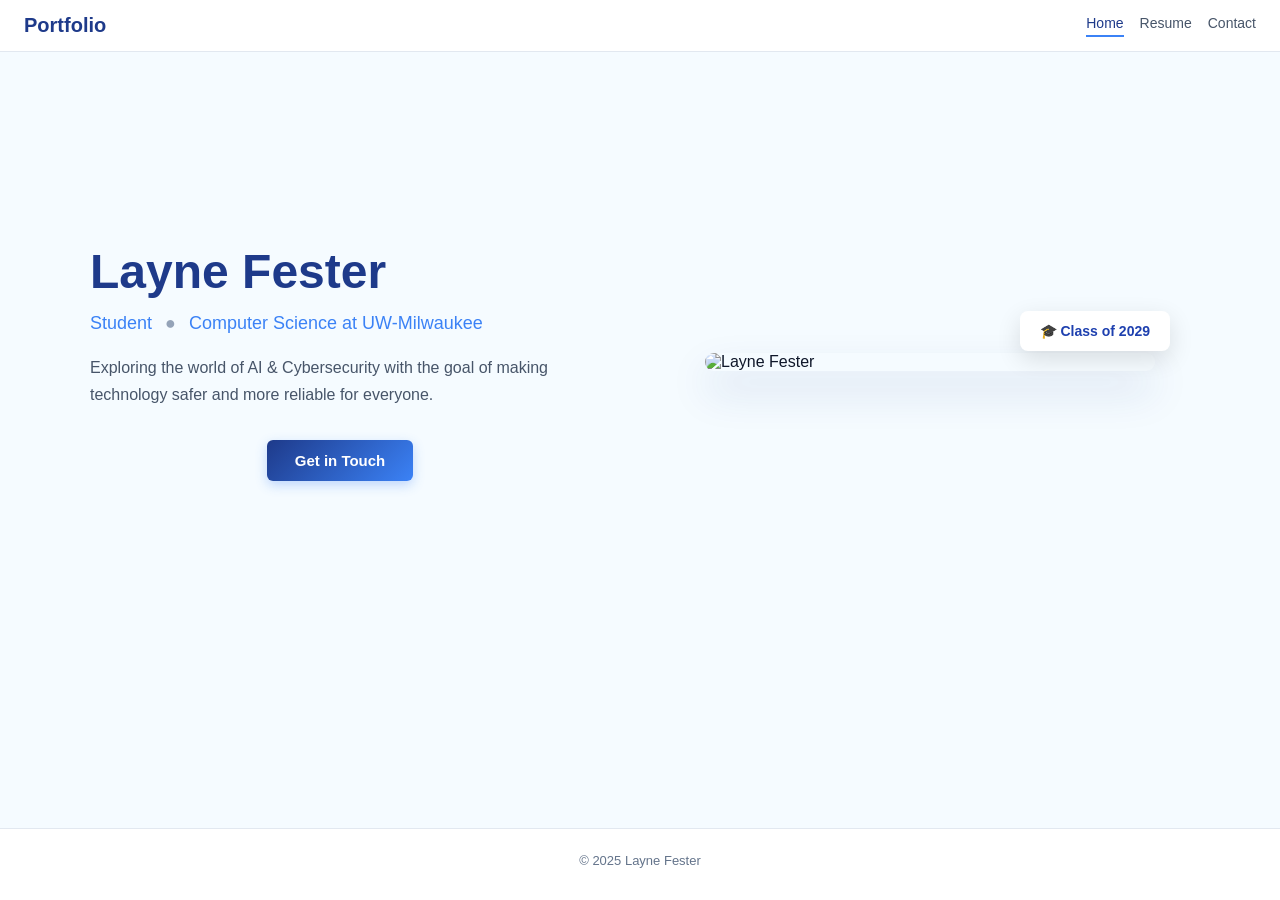
==== index.html @ c88f9e21 "v1 Portfolio" ====
<!DOCTYPE html>
<html lang="en">
<head>
  <meta charset="UTF-8" />
  <title>Home - Portfolio</title>
  <meta name="viewport" content="width=device-width, initial-scale=1" />
  <meta name="description" content="Layne Fester - Computer Science student at UW-Milwaukee exploring AI and Cybersecurity." />
  <style>
    html, body {
      margin: 0;
      padding: 0;
    }

    /* Make footer stick to bottom */
    body {
      min-height: 100vh;
      display: flex;
      flex-direction: column;
      font-family: 'Segoe UI', Tahoma, Verdana, sans-serif;
      background: #f5fbff;
      color: #0f172a;
    }

    main {
      flex: 1;
    }

    a {
      text-decoration: none;
    }

    /* Header / Nav */
    .site-header {
      background: #ffffff;
      border-bottom: 1px solid #e2e8f0;
      padding: 14px 24px;
      display: flex;
      align-items: center;
      justify-content: space-between;
      position: sticky;
      top: 0;
      z-index: 20;
	  transition: transform 0.25s ease-out;
    }

    .site-title {
      font-size: 20px;
      font-weight: 700;
      color: #1e3a8a;
    }

    .site-nav {
      display: flex;
      gap: 16px;
    }

    .nav-link {
      font-size: 14px;
      font-weight: 500;
      color: #475569;
      padding-bottom: 4px;
      border-bottom: 2px solid transparent;
    }

    .nav-link:hover {
      color: #1e3a8a;
    }

    .nav-link.active {
      color: #1e3a8a;
      border-bottom-color: #3b82f6;
    }

    /* Footer */
    .site-footer {
      text-align: center;
      padding: 24px 16px 32px;
      font-size: 13px;
      color: #64748b;
      border-top: 1px solid #e2e8f0;
      background: #ffffff;
      margin-top: 40px;
    }

    /* Hero styles */
    .hero-container {
      background: #f5fbff;
      min-height: 500px;
      display: flex;
      align-items: center;
      justify-content: center;
      padding: 60px 20px;
      font-family: 'Segoe UI', Tahoma, Verdana, sans-serif;
    }
    
    .hero-content {
      max-width: 1100px;
      width: 100%;
      display: grid;
      grid-template-columns: 1fr 1fr;
      gap: 60px;
      align-items: center;
    }
    
    .hero-text {
      padding-right: 20px;
    }
    
    .hero-text h1 {
      font-size: 48px;
      font-weight: 700;
      color: #1e3a8a;
      margin: 0 0 12px 0;
      line-height: 1.2;
    }
    
    .hero-subtitle {
      font-size: 18px;
      color: #3b82f6;
      margin: 0 0 20px 0;
      font-weight: 500;
    }
    
    .hero-subtitle .dot {
      color: #94a3b8;
      margin: 0 8px;
    }
    
    .hero-description {
      font-size: 16px;
      color: #475569;
      line-height: 1.7;
      margin: 0 0 32px 0;
    }
    
    .hero-buttons {
      display: flex;
      gap: 16px;
      flex-wrap: wrap;
      justify-content: center;
    }
    
    .btn {
      padding: 12px 28px;
      border-radius: 6px;
      font-size: 15px;
      font-weight: 600;
      text-decoration: none;
      display: inline-block;
      transition: all 0.3s ease;
      cursor: pointer;
    }
    
    .btn-primary {
      background: linear-gradient(135deg, #1e3a8a, #3b82f6);
      color: white;
      box-shadow: 0 4px 12px rgba(59, 130, 246, 0.3);
    }
    
    .btn-primary:hover {
      transform: translateY(-2px);
      box-shadow: 0 6px 16px rgba(59, 130, 246, 0.4);
    }
    
    .btn-secondary {
      background: white;
      color: #1e40af;
      border: 2px solid #3b82f6;
    }
    
    .btn-secondary:hover {
      background: #eff6ff;
      transform: translateY(-2px);
    }
    
    .hero-image {
      position: relative;
    }
    
    .hero-image img {
      width: 100%;
      max-width: 450px;
      height: auto;
      border-radius: 12px;
      box-shadow: 0 20px 40px rgba(30, 58, 138, 0.15);
      display: block;
      margin: 0 auto;
    }
    
    .hero-badge {
      position: absolute;
      bottom: 20px;
      right: 20px;
      background: white;
      padding: 12px 20px;
      border-radius: 8px;
      box-shadow: 0 8px 24px rgba(0, 0, 0, 0.12);
      font-size: 14px;
      font-weight: 600;
      color: #1e40af;
    }
    
    @media (max-width: 768px) {
      .hero-content {
        grid-template-columns: 1fr;
        gap: 40px;
        text-align: center;
      }
      
      .hero-text {
        padding-right: 0;
      }
      
      .hero-text h1 {
        font-size: 36px;
      }
      
      .hero-buttons {
        justify-content: center;
      }
      
      .hero-badge {
        position: static;
        display: inline-block;
        margin-top: 16px;
      }
    }
  </style>
</head>
<body>
  <header class="site-header">
    <div class="site-title">Portfolio</div>
    <nav class="site-nav">
      <a href="index.html" class="nav-link active">Home</a>
      <a href="resume.html" class="nav-link">Resume</a>
      <a href="contact.html" class="nav-link">Contact</a>
    </nav>
  </header>

  <main>
    <div class="hero-container">
      <div class="hero-content">
        <div class="hero-text">
          <h1>Layne Fester</h1>
          <p class="hero-subtitle">
            Student <span class="dot">●</span> Computer Science at UW-Milwaukee
          </p>
          <p class="hero-description">
            Exploring the world of AI &amp; Cybersecurity with the goal of making technology safer and more reliable for everyone.
          </p>
          <div class="hero-buttons">
            <a href="contact.html" class="btn btn-primary">Get in Touch</a>
          </div>
        </div>
        
        <div class="hero-image">
          <img src="https://i.imgur.com/CFOfcA2.jpeg" alt="Layne Fester">
          <div class="hero-badge">🎓 Class of 2029</div>
        </div>
      </div>
    </div>
  </main>

  <footer class="site-footer">
    © 2025 Layne Fester
  </footer>
</body>
</html>
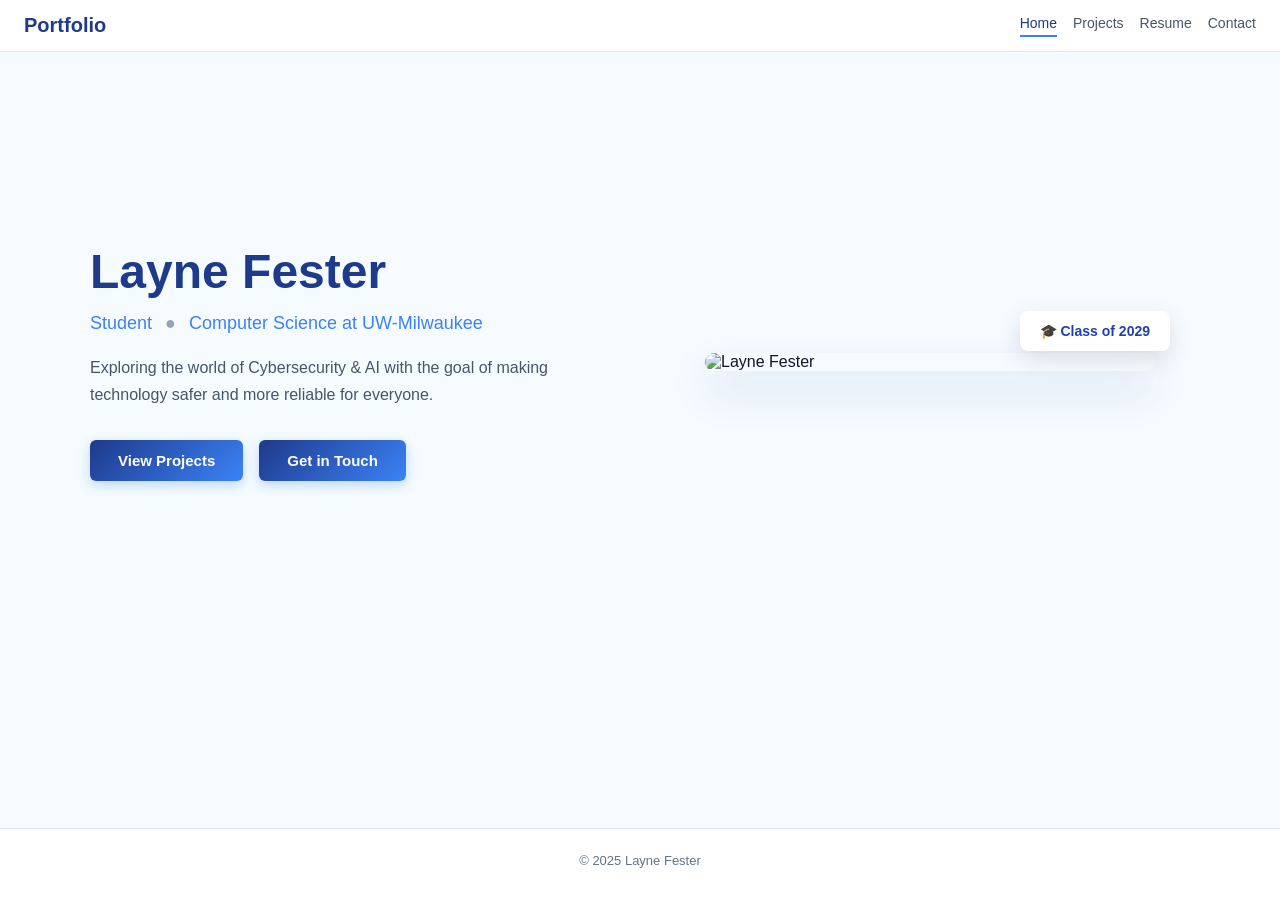
==== commit 4adf16e4: "mobile nav spacig fix" ====
--- a/index.html
+++ b/index.html
@@ -3,6 +3,7 @@
 <head>
   <meta charset="UTF-8" />
   <title>Home - Portfolio</title>
+  <link rel="icon" href="/tabicon.png" type="image/png">
   <meta name="viewport" content="width=device-width, initial-scale=1" />
   <meta name="description" content="Layne Fester - Computer Science student at UW-Milwaukee exploring AI and Cybersecurity." />
   <style>
@@ -137,7 +138,7 @@
       display: flex;
       gap: 16px;
       flex-wrap: wrap;
-      justify-content: center;
+      justify-content: flex-start;
     }
     
     .btn {
@@ -225,6 +226,33 @@
         margin-top: 16px;
       }
     }
+	
+		/* Mobile nav spacing fix */
+	@media (max-width: 520px) {
+	  .site-header {
+		flex-direction: column;
+		align-items: flex-start;
+		gap: 10px;
+		padding: 12px 16px;
+	  }
+
+	  .site-title {
+		font-size: 18px;
+	  }
+
+	  .site-nav {
+		width: 100%;
+		display: flex;
+		flex-wrap: wrap;   /* allows wrapping if needed */
+		gap: 10px;         /* tighter than 16px */
+	  }
+
+	  .nav-link {
+		font-size: 13px;
+		padding-bottom: 2px;
+	  }
+	}
+	
   </style>
 </head>
 <body>
@@ -232,6 +260,7 @@
     <div class="site-title">Portfolio</div>
     <nav class="site-nav">
       <a href="index.html" class="nav-link active">Home</a>
+	  <a href="projects.html" class="nav-link">Projects</a>
       <a href="resume.html" class="nav-link">Resume</a>
       <a href="contact.html" class="nav-link">Contact</a>
     </nav>
@@ -246,9 +275,10 @@
             Student <span class="dot">●</span> Computer Science at UW-Milwaukee
           </p>
           <p class="hero-description">
-            Exploring the world of AI &amp; Cybersecurity with the goal of making technology safer and more reliable for everyone.
+            Exploring the world of Cybersecurity &amp; AI with the goal of making technology safer and more reliable for everyone.
           </p>
           <div class="hero-buttons">
+			<a href="projects.html" class="btn btn-primary">View Projects</a>
             <a href="contact.html" class="btn btn-primary">Get in Touch</a>
           </div>
         </div>
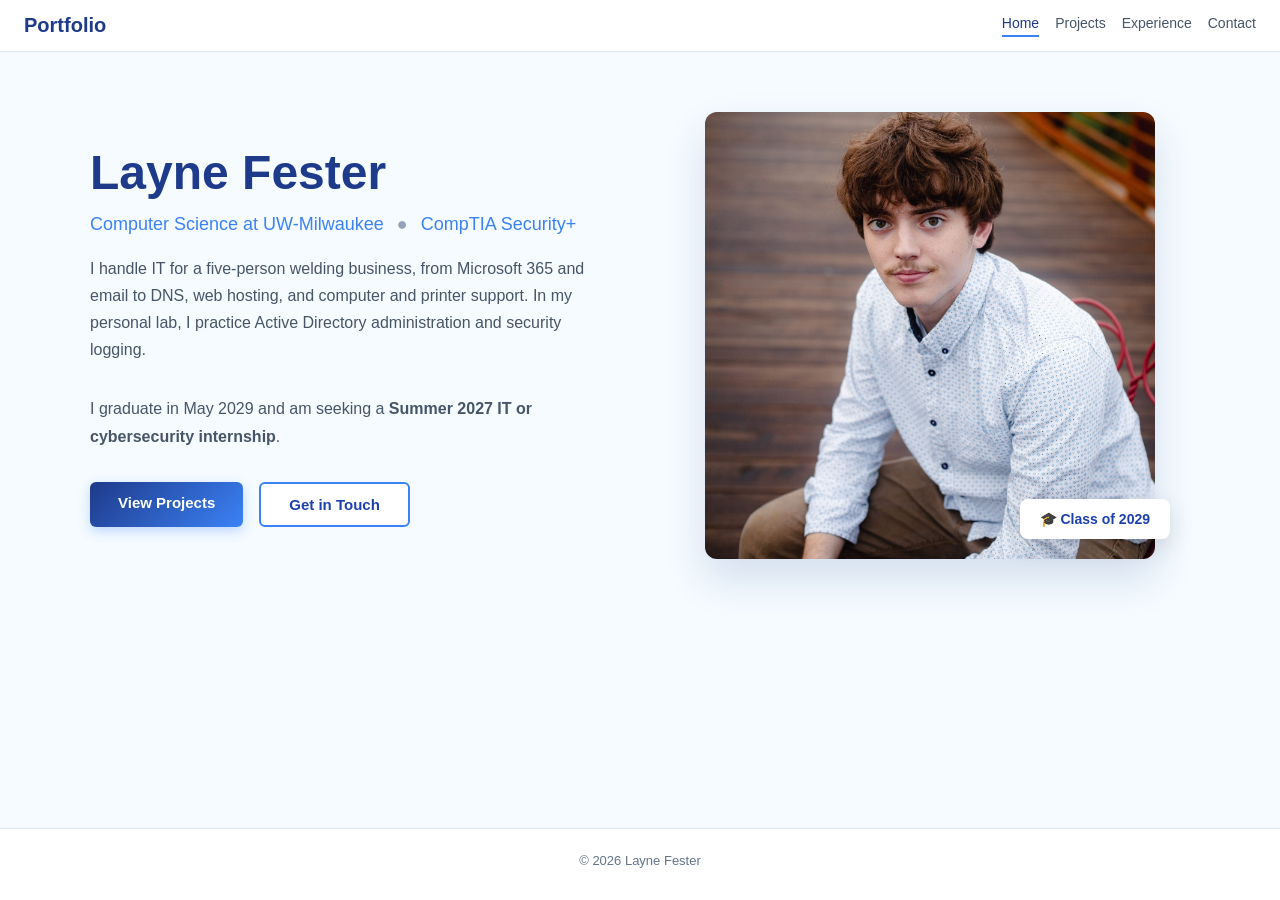
==== commit 5ebbf641: "Align portfolio content and bundle homepage portrait" ====
--- a/index.html
+++ b/index.html
@@ -2,10 +2,10 @@
 <html lang="en">
 <head>
   <meta charset="UTF-8" />
-  <title>Home - Portfolio</title>
+  <title>IT and Cybersecurity Portfolio - Layne Fester</title>
   <link rel="icon" href="/tabicon.png" type="image/png">
   <meta name="viewport" content="width=device-width, initial-scale=1" />
-  <meta name="description" content="Layne Fester - Computer Science student at UW-Milwaukee exploring AI and Cybersecurity." />
+  <meta name="description" content="Layne Fester, UW-Milwaukee Computer Science student and Security+ holder with small-business IT experience, seeking Summer 2027 internships." />
   <style>
     html, body {
       margin: 0;
@@ -93,7 +93,7 @@
       padding: 60px 20px;
       font-family: 'Segoe UI', Tahoma, Verdana, sans-serif;
     }
-    
+
     .hero-content {
       max-width: 1100px;
       width: 100%;
@@ -102,11 +102,11 @@
       gap: 60px;
       align-items: center;
     }
-    
+
     .hero-text {
       padding-right: 20px;
     }
-    
+
     .hero-text h1 {
       font-size: 48px;
       font-weight: 700;
@@ -114,33 +114,33 @@
       margin: 0 0 12px 0;
       line-height: 1.2;
     }
-    
+
     .hero-subtitle {
       font-size: 18px;
       color: #3b82f6;
       margin: 0 0 20px 0;
       font-weight: 500;
     }
-    
+
     .hero-subtitle .dot {
       color: #94a3b8;
       margin: 0 8px;
     }
-    
+
     .hero-description {
       font-size: 16px;
       color: #475569;
       line-height: 1.7;
       margin: 0 0 32px 0;
     }
-    
+
     .hero-buttons {
       display: flex;
       gap: 16px;
       flex-wrap: wrap;
       justify-content: flex-start;
     }
-    
+
     .btn {
       padding: 12px 28px;
       border-radius: 6px;
@@ -151,33 +151,33 @@
       transition: all 0.3s ease;
       cursor: pointer;
     }
-    
+
     .btn-primary {
       background: linear-gradient(135deg, #1e3a8a, #3b82f6);
       color: white;
       box-shadow: 0 4px 12px rgba(59, 130, 246, 0.3);
     }
-    
+
     .btn-primary:hover {
       transform: translateY(-2px);
       box-shadow: 0 6px 16px rgba(59, 130, 246, 0.4);
     }
-    
+
     .btn-secondary {
       background: white;
       color: #1e40af;
       border: 2px solid #3b82f6;
     }
-    
+
     .btn-secondary:hover {
       background: #eff6ff;
       transform: translateY(-2px);
     }
-    
+
     .hero-image {
       position: relative;
     }
-    
+
     .hero-image img {
       width: 100%;
       max-width: 450px;
@@ -187,7 +187,7 @@
       display: block;
       margin: 0 auto;
     }
-    
+
     .hero-badge {
       position: absolute;
       bottom: 20px;
@@ -200,91 +200,119 @@
       font-weight: 600;
       color: #1e40af;
     }
-    
+
     @media (max-width: 768px) {
       .hero-content {
         grid-template-columns: 1fr;
         gap: 40px;
         text-align: center;
       }
-      
+
       .hero-text {
         padding-right: 0;
       }
-      
+
       .hero-text h1 {
         font-size: 36px;
       }
-      
+
       .hero-buttons {
         justify-content: center;
       }
-      
+
       .hero-badge {
         position: static;
         display: inline-block;
         margin-top: 16px;
       }
     }
-	
-		/* Mobile nav spacing fix */
+
+	/* Mobile nav: single line, no wrap, no visible scrollbar */
 	@media (max-width: 520px) {
 	  .site-header {
-		flex-direction: column;
-		align-items: flex-start;
-		gap: 10px;
-		padding: 12px 16px;
+		padding: 12px 14px;
+		flex-direction: row;         /* keep one line */
+		align-items: center;
+		gap: 12px;
 	  }
 
 	  .site-title {
-		font-size: 18px;
+		font-size: 16px;
+		flex: 0 0 auto;
 	  }
 
 	  .site-nav {
-		width: 100%;
+		flex: 1;
 		display: flex;
-		flex-wrap: wrap;   /* allows wrapping if needed */
-		gap: 10px;         /* tighter than 16px */
+		justify-content: flex-end;
+		gap: 12px;
+
+		flex-wrap: nowrap;           /* no wrapping */
+		overflow-x: auto;            /* allows swipe if needed */
+		white-space: nowrap;
+		-webkit-overflow-scrolling: touch;
+
+		scrollbar-width: none;       /* Firefox hide scrollbar */
+	  }
+
+	  .site-nav::-webkit-scrollbar {
+		display: none;               /* Chrome/Safari hide scrollbar */
 	  }
 
 	  .nav-link {
 		font-size: 13px;
 		padding-bottom: 2px;
+		flex: 0 0 auto;
 	  }
 	}
-	
+
+
+    /* Keep the existing layout usable with the longer Experience label. */
+    *, *::before, *::after { box-sizing: border-box; }
+    a:focus-visible { outline: 3px solid #1e40af; outline-offset: 4px; }
+    .text-link { color: #1e40af; text-decoration: underline; text-underline-offset: 3px; }
+    .lab-figure { margin: 24px 0; }
+    .lab-figure img { display: block; width: 100%; height: auto; border: 1px solid #e2e8f0; border-radius: 12px; }
+    .lab-figure figcaption { font-size: 13px; line-height: 1.6; color: #475569; margin-top: 8px; }
+    .component-list dt { color: #1e40af; font-weight: 600; margin-top: 14px; }
+    .component-list dd { margin: 4px 0 0; color: #475569; line-height: 1.7; }
+    .contact-header h1 { font-size: 36px; color: #1e3a8a; margin: 0 0 16px; }
+    .contact-link { overflow-wrap: anywhere; }
+    @media (max-width: 520px) {
+      .site-header { flex-wrap: wrap; gap: 10px; }
+      .site-nav { flex: 1 0 100%; justify-content: flex-start; gap: 18px; overflow-x: visible; }
+      .item-header { flex-wrap: wrap; }
+      .contact-header h1 { font-size: 30px; }
+    }
+
   </style>
 </head>
 <body>
   <header class="site-header">
     <div class="site-title">Portfolio</div>
-    <nav class="site-nav">
-      <a href="index.html" class="nav-link active">Home</a>
-	  <a href="projects.html" class="nav-link">Projects</a>
-      <a href="resume.html" class="nav-link">Resume</a>
-      <a href="contact.html" class="nav-link">Contact</a>
-    </nav>
+	<nav class="site-nav" aria-label="Main navigation">
+	  <a href="/" class="nav-link active" aria-current="page">Home</a>
+	  <a href="/projects/" class="nav-link">Projects</a>
+	  <a href="/resume/" class="nav-link">Experience</a>
+	  <a href="/contact/" class="nav-link">Contact</a>
+	</nav>
   </header>
 
   <main>
-    <div class="hero-container">
+<div class="hero-container">
       <div class="hero-content">
         <div class="hero-text">
           <h1>Layne Fester</h1>
-          <p class="hero-subtitle">
-            Student <span class="dot">●</span> Computer Science at UW-Milwaukee
-          </p>
-          <p class="hero-description">
-            Exploring the world of Cybersecurity &amp; AI with the goal of making technology safer and more reliable for everyone.
-          </p>
+          <p class="hero-subtitle">Computer Science at UW-Milwaukee <span class="dot">●</span> CompTIA Security+</p>
+          <p class="hero-description">I handle IT for a five-person welding business, from Microsoft 365 and email to DNS, web hosting, and computer and printer support. In my personal lab, I practice Active Directory administration and security logging.</p>
+          <p class="hero-description">I graduate in May 2029 and am seeking a <strong>Summer 2027 IT or cybersecurity internship</strong>.</p>
           <div class="hero-buttons">
-			<a href="projects.html" class="btn btn-primary">View Projects</a>
-            <a href="contact.html" class="btn btn-primary">Get in Touch</a>
+            <a href="/projects/" class="btn btn-primary">View Projects</a>
+            <a href="/contact/" class="btn btn-secondary">Get in Touch</a>
           </div>
         </div>
-        
         <div class="hero-image">
-          <img src="https://i.imgur.com/CFOfcA2.jpeg" alt="Layne Fester">
+          <img src="/assets/layne-fester-portrait.png" alt="Layne Fester">
           <div class="hero-badge">🎓 Class of 2029</div>
         </div>
       </div>
@@ -292,7 +320,7 @@
   </main>
 
   <footer class="site-footer">
-    © 2025 Layne Fester
+    © 2026 Layne Fester
   </footer>
 </body>
 </html>
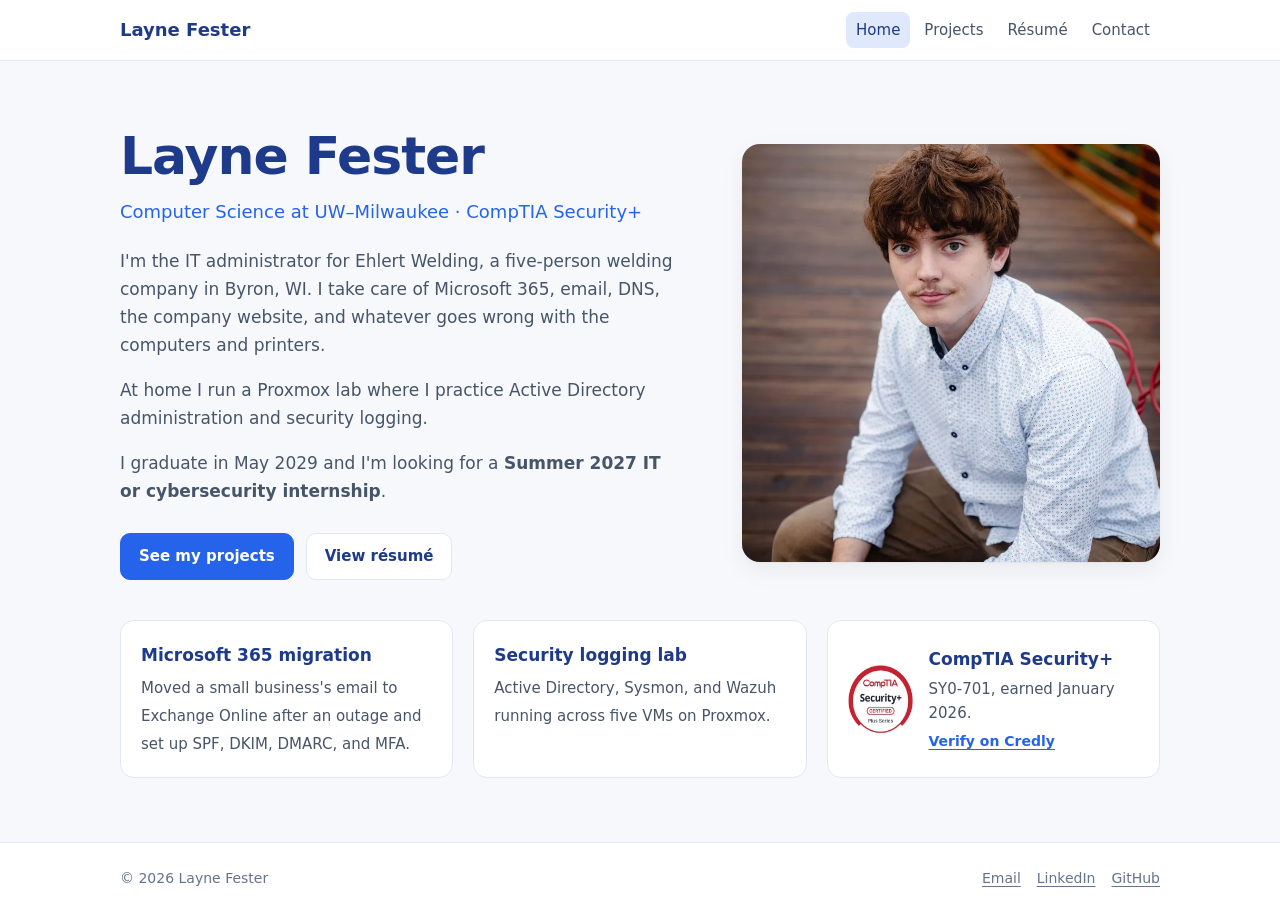
==== commit 09795938: "fixes" ====
--- a/index.html
+++ b/index.html
@@ -1,326 +1,83 @@
 <!DOCTYPE html>
 <html lang="en">
 <head>
-  <meta charset="UTF-8" />
-  <title>IT and Cybersecurity Portfolio - Layne Fester</title>
+  <meta charset="UTF-8">
+  <meta name="viewport" content="width=device-width, initial-scale=1">
+  <meta http-equiv="Content-Security-Policy" content="default-src 'self'; img-src 'self' data:; style-src 'self'; script-src 'none'; object-src 'none'; base-uri 'self'; form-action 'none'; upgrade-insecure-requests">
+  <meta name="referrer" content="strict-origin-when-cross-origin">
+  <title>Layne Fester | IT and Cybersecurity</title>
+  <meta name="description" content="Layne Fester is a UW–Milwaukee Computer Science student and CompTIA Security+ holder who runs IT for a small welding business. Seeking a Summer 2027 IT or cybersecurity internship.">
+  <link rel="canonical" href="https://www.laynefester.me/">
+  <meta property="og:type" content="website">
+  <meta property="og:site_name" content="Layne Fester">
+  <meta property="og:title" content="Layne Fester | IT and Cybersecurity">
+  <meta property="og:description" content="Layne Fester is a UW–Milwaukee Computer Science student and CompTIA Security+ holder who runs IT for a small welding business. Seeking a Summer 2027 IT or cybersecurity internship.">
+  <meta property="og:url" content="https://www.laynefester.me/">
+  <meta property="og:image" content="https://www.laynefester.me/assets/layne-fester-portrait.jpg">
+  <meta name="twitter:card" content="summary">
+  <meta name="color-scheme" content="light dark">
   <link rel="icon" href="/tabicon.png" type="image/png">
-  <meta name="viewport" content="width=device-width, initial-scale=1" />
-  <meta name="description" content="Layne Fester, UW-Milwaukee Computer Science student and Security+ holder with small-business IT experience, seeking Summer 2027 internships." />
-  <style>
-    html, body {
-      margin: 0;
-      padding: 0;
-    }
-
-    /* Make footer stick to bottom */
-    body {
-      min-height: 100vh;
-      display: flex;
-      flex-direction: column;
-      font-family: 'Segoe UI', Tahoma, Verdana, sans-serif;
-      background: #f5fbff;
-      color: #0f172a;
-    }
-
-    main {
-      flex: 1;
-    }
-
-    a {
-      text-decoration: none;
-    }
-
-    /* Header / Nav */
-    .site-header {
-      background: #ffffff;
-      border-bottom: 1px solid #e2e8f0;
-      padding: 14px 24px;
-      display: flex;
-      align-items: center;
-      justify-content: space-between;
-      position: sticky;
-      top: 0;
-      z-index: 20;
-	  transition: transform 0.25s ease-out;
-    }
-
-    .site-title {
-      font-size: 20px;
-      font-weight: 700;
-      color: #1e3a8a;
-    }
-
-    .site-nav {
-      display: flex;
-      gap: 16px;
-    }
-
-    .nav-link {
-      font-size: 14px;
-      font-weight: 500;
-      color: #475569;
-      padding-bottom: 4px;
-      border-bottom: 2px solid transparent;
-    }
-
-    .nav-link:hover {
-      color: #1e3a8a;
-    }
-
-    .nav-link.active {
-      color: #1e3a8a;
-      border-bottom-color: #3b82f6;
-    }
-
-    /* Footer */
-    .site-footer {
-      text-align: center;
-      padding: 24px 16px 32px;
-      font-size: 13px;
-      color: #64748b;
-      border-top: 1px solid #e2e8f0;
-      background: #ffffff;
-      margin-top: 40px;
-    }
-
-    /* Hero styles */
-    .hero-container {
-      background: #f5fbff;
-      min-height: 500px;
-      display: flex;
-      align-items: center;
-      justify-content: center;
-      padding: 60px 20px;
-      font-family: 'Segoe UI', Tahoma, Verdana, sans-serif;
-    }
-
-    .hero-content {
-      max-width: 1100px;
-      width: 100%;
-      display: grid;
-      grid-template-columns: 1fr 1fr;
-      gap: 60px;
-      align-items: center;
-    }
-
-    .hero-text {
-      padding-right: 20px;
-    }
-
-    .hero-text h1 {
-      font-size: 48px;
-      font-weight: 700;
-      color: #1e3a8a;
-      margin: 0 0 12px 0;
-      line-height: 1.2;
-    }
-
-    .hero-subtitle {
-      font-size: 18px;
-      color: #3b82f6;
-      margin: 0 0 20px 0;
-      font-weight: 500;
-    }
-
-    .hero-subtitle .dot {
-      color: #94a3b8;
-      margin: 0 8px;
-    }
-
-    .hero-description {
-      font-size: 16px;
-      color: #475569;
-      line-height: 1.7;
-      margin: 0 0 32px 0;
-    }
-
-    .hero-buttons {
-      display: flex;
-      gap: 16px;
-      flex-wrap: wrap;
-      justify-content: flex-start;
-    }
-
-    .btn {
-      padding: 12px 28px;
-      border-radius: 6px;
-      font-size: 15px;
-      font-weight: 600;
-      text-decoration: none;
-      display: inline-block;
-      transition: all 0.3s ease;
-      cursor: pointer;
-    }
-
-    .btn-primary {
-      background: linear-gradient(135deg, #1e3a8a, #3b82f6);
-      color: white;
-      box-shadow: 0 4px 12px rgba(59, 130, 246, 0.3);
-    }
-
-    .btn-primary:hover {
-      transform: translateY(-2px);
-      box-shadow: 0 6px 16px rgba(59, 130, 246, 0.4);
-    }
-
-    .btn-secondary {
-      background: white;
-      color: #1e40af;
-      border: 2px solid #3b82f6;
-    }
-
-    .btn-secondary:hover {
-      background: #eff6ff;
-      transform: translateY(-2px);
-    }
-
-    .hero-image {
-      position: relative;
-    }
-
-    .hero-image img {
-      width: 100%;
-      max-width: 450px;
-      height: auto;
-      border-radius: 12px;
-      box-shadow: 0 20px 40px rgba(30, 58, 138, 0.15);
-      display: block;
-      margin: 0 auto;
-    }
-
-    .hero-badge {
-      position: absolute;
-      bottom: 20px;
-      right: 20px;
-      background: white;
-      padding: 12px 20px;
-      border-radius: 8px;
-      box-shadow: 0 8px 24px rgba(0, 0, 0, 0.12);
-      font-size: 14px;
-      font-weight: 600;
-      color: #1e40af;
-    }
-
-    @media (max-width: 768px) {
-      .hero-content {
-        grid-template-columns: 1fr;
-        gap: 40px;
-        text-align: center;
-      }
-
-      .hero-text {
-        padding-right: 0;
-      }
-
-      .hero-text h1 {
-        font-size: 36px;
-      }
-
-      .hero-buttons {
-        justify-content: center;
-      }
-
-      .hero-badge {
-        position: static;
-        display: inline-block;
-        margin-top: 16px;
-      }
-    }
-
-	/* Mobile nav: single line, no wrap, no visible scrollbar */
-	@media (max-width: 520px) {
-	  .site-header {
-		padding: 12px 14px;
-		flex-direction: row;         /* keep one line */
-		align-items: center;
-		gap: 12px;
-	  }
-
-	  .site-title {
-		font-size: 16px;
-		flex: 0 0 auto;
-	  }
-
-	  .site-nav {
-		flex: 1;
-		display: flex;
-		justify-content: flex-end;
-		gap: 12px;
-
-		flex-wrap: nowrap;           /* no wrapping */
-		overflow-x: auto;            /* allows swipe if needed */
-		white-space: nowrap;
-		-webkit-overflow-scrolling: touch;
-
-		scrollbar-width: none;       /* Firefox hide scrollbar */
-	  }
-
-	  .site-nav::-webkit-scrollbar {
-		display: none;               /* Chrome/Safari hide scrollbar */
-	  }
-
-	  .nav-link {
-		font-size: 13px;
-		padding-bottom: 2px;
-		flex: 0 0 auto;
-	  }
-	}
-
-
-    /* Keep the existing layout usable with the longer Experience label. */
-    *, *::before, *::after { box-sizing: border-box; }
-    a:focus-visible { outline: 3px solid #1e40af; outline-offset: 4px; }
-    .text-link { color: #1e40af; text-decoration: underline; text-underline-offset: 3px; }
-    .lab-figure { margin: 24px 0; }
-    .lab-figure img { display: block; width: 100%; height: auto; border: 1px solid #e2e8f0; border-radius: 12px; }
-    .lab-figure figcaption { font-size: 13px; line-height: 1.6; color: #475569; margin-top: 8px; }
-    .component-list dt { color: #1e40af; font-weight: 600; margin-top: 14px; }
-    .component-list dd { margin: 4px 0 0; color: #475569; line-height: 1.7; }
-    .contact-header h1 { font-size: 36px; color: #1e3a8a; margin: 0 0 16px; }
-    .contact-link { overflow-wrap: anywhere; }
-    @media (max-width: 520px) {
-      .site-header { flex-wrap: wrap; gap: 10px; }
-      .site-nav { flex: 1 0 100%; justify-content: flex-start; gap: 18px; overflow-x: visible; }
-      .item-header { flex-wrap: wrap; }
-      .contact-header h1 { font-size: 30px; }
-    }
-
-  </style>
+  <link rel="stylesheet" href="/assets/site.css">
 </head>
 <body>
+  <a class="skip-link" href="#main">Skip to content</a>
   <header class="site-header">
-    <div class="site-title">Portfolio</div>
-	<nav class="site-nav" aria-label="Main navigation">
-	  <a href="/" class="nav-link active" aria-current="page">Home</a>
-	  <a href="/projects/" class="nav-link">Projects</a>
-	  <a href="/resume/" class="nav-link">Experience</a>
-	  <a href="/contact/" class="nav-link">Contact</a>
-	</nav>
+    <div class="container">
+      <a class="site-name" href="/">Layne Fester</a>
+      <nav class="site-nav" aria-label="Main">
+        <a class="nav-link" href="/" aria-current="page">Home</a>
+        <a class="nav-link" href="/projects/">Projects</a>
+        <a class="nav-link" href="/resume/">Résumé</a>
+        <a class="nav-link" href="/contact/">Contact</a>
+      </nav>
+    </div>
   </header>
 
-  <main>
-<div class="hero-container">
-      <div class="hero-content">
-        <div class="hero-text">
+  <main id="main">
+    <section class="hero">
+      <div class="container">
+        <div>
           <h1>Layne Fester</h1>
-          <p class="hero-subtitle">Computer Science at UW-Milwaukee <span class="dot">●</span> CompTIA Security+</p>
-          <p class="hero-description">I handle IT for a five-person welding business, from Microsoft 365 and email to DNS, web hosting, and computer and printer support. In my personal lab, I practice Active Directory administration and security logging.</p>
-          <p class="hero-description">I graduate in May 2029 and am seeking a <strong>Summer 2027 IT or cybersecurity internship</strong>.</p>
-          <div class="hero-buttons">
-            <a href="/projects/" class="btn btn-primary">View Projects</a>
-            <a href="/contact/" class="btn btn-secondary">Get in Touch</a>
+          <p class="subtitle"><span>Computer Science at UW–Milwaukee</span><span class="sep" aria-hidden="true"> &middot; </span><span>CompTIA Security+</span></p>
+          <p>I'm the IT administrator for Ehlert Welding, a five-person welding company in Byron, WI. I take care of Microsoft 365, email, DNS, the company website, and whatever goes wrong with the computers and printers.</p>
+          <p>At home I run a Proxmox lab where I practice Active Directory administration and security logging.</p>
+          <p>I graduate in May 2029 and I'm looking for a <strong>Summer 2027 IT or cybersecurity internship</strong>.</p>
+          <div class="btn-row">
+            <a class="btn" href="/projects/">See my projects</a>
+            <a class="btn btn--secondary" href="/resume/">View résumé</a>
           </div>
         </div>
-        <div class="hero-image">
-          <img src="/assets/layne-fester-portrait.png" alt="Layne Fester">
-          <div class="hero-badge">🎓 Class of 2029</div>
-        </div>
+        <picture class="hero-photo">
+          <source srcset="/assets/layne-fester-portrait.webp" type="image/webp">
+          <img src="/assets/layne-fester-portrait.jpg" width="800" height="794" alt="Portrait of Layne Fester">
+        </picture>
       </div>
-    </div>
+    </section>
+
+    <section class="container" aria-label="Highlights">
+      <ul class="highlights">
+        <li><strong>Microsoft 365 migration</strong><span>Moved a small business's email to Exchange Online after an outage and set up SPF, DKIM, DMARC, and MFA.</span></li>
+        <li><strong>Security logging lab</strong><span>Active Directory, Sysmon, and Wazuh running across five VMs on Proxmox.</span></li>
+        <li class="highlight-badge">
+          <picture>
+            <source srcset="/assets/security-plus-badge.webp" type="image/webp">
+            <img src="/assets/security-plus-badge.png" width="72" height="72" alt="CompTIA Security+ certified badge">
+          </picture>
+          <div><strong>CompTIA Security+</strong><span>SY0-701, earned January 2026.</span><a class="verify-link" href="https://www.credly.com/badges/3c19a460-5602-424e-b7bb-fce5c89a411a/public_url" target="_blank" rel="noopener noreferrer">Verify on Credly</a></div>
+        </li>
+      </ul>
+    </section>
   </main>
 
   <footer class="site-footer">
-    © 2026 Layne Fester
+    <div class="container">
+      <span>&copy; 2026 Layne Fester</span>
+      <nav aria-label="Elsewhere">
+        <a href="&#109;&#97;&#105;&#108;&#116;&#111;&#58;&#108;&#100;&#102;&#101;&#115;&#116;&#101;&#114;&#64;&#117;&#119;&#109;&#46;&#101;&#100;&#117;">Email</a>
+        <a href="https://www.linkedin.com/in/layne-fester/" target="_blank" rel="noopener noreferrer">LinkedIn</a>
+        <a href="https://github.com/rak-dev0" target="_blank" rel="noopener noreferrer">GitHub</a>
+      </nav>
+    </div>
   </footer>
 </body>
 </html>
--- a/assets/site.css
+++ b/assets/site.css
@@ -0,0 +1,298 @@
+/* Layne Fester — shared site styles */
+
+:root {
+  --bg: #f6f8fb;
+  --surface: #ffffff;
+  --surface-2: #eef3fa;
+  --text: #0f172a;
+  --muted: #475569;
+  --subtle: #64748b;
+  --border: #e2e8f0;
+  --brand: #1e3a8a;
+  --accent: #2563eb;
+  --accent-soft: #e0e9fb;
+  --on-accent: #ffffff;
+  --shadow: 0 1px 2px rgba(15, 23, 42, 0.04), 0 8px 24px rgba(15, 23, 42, 0.06);
+
+  --radius: 10px;
+  --radius-lg: 14px;
+  --wide: 1080px;
+  --narrow: 760px;
+  --font: system-ui, -apple-system, "Segoe UI", Roboto, "Helvetica Neue", Arial, sans-serif;
+  color-scheme: light;
+}
+
+@media (prefers-color-scheme: dark) {
+  :root {
+    --bg: #0b1120;
+    --surface: #111a2e;
+    --surface-2: #16223a;
+    --text: #e5ecf6;
+    --muted: #a8b5c8;
+    --subtle: #8391a7;
+    --border: #22304a;
+    --brand: #c7d6f5;
+    --accent: #6d9eff;
+    --accent-soft: #1b2b4d;
+    --on-accent: #0b1120;
+    --shadow: 0 1px 2px rgba(0, 0, 0, 0.3), 0 8px 24px rgba(0, 0, 0, 0.25);
+    color-scheme: dark;
+  }
+}
+
+/* Base */
+*, *::before, *::after { box-sizing: border-box; }
+html { -webkit-text-size-adjust: 100%; }
+body {
+  margin: 0;
+  min-height: 100vh;
+  display: flex;
+  flex-direction: column;
+  font-family: var(--font);
+  font-size: 17px;
+  line-height: 1.65;
+  background: var(--bg);
+  color: var(--text);
+}
+main { flex: 1; }
+img { max-width: 100%; height: auto; display: block; }
+a { color: var(--accent); text-underline-offset: 3px; }
+a:focus-visible, button:focus-visible { outline: 3px solid var(--accent); outline-offset: 3px; border-radius: 4px; }
+
+h1, h2, h3 { color: var(--brand); line-height: 1.2; margin: 0; }
+h1 { font-size: clamp(30px, 5vw, 42px); letter-spacing: -0.02em; }
+h2 { font-size: 22px; letter-spacing: -0.01em; }
+h3 { font-size: 18px; }
+p { margin: 0 0 1em; }
+
+.skip-link {
+  position: absolute; left: -9999px; top: 8px;
+  background: var(--surface); padding: 8px 12px; border-radius: 6px; z-index: 100;
+}
+.skip-link:focus { left: 12px; }
+
+.container { width: 100%; max-width: var(--wide); margin: 0 auto; padding: 0 20px; }
+.container--narrow { max-width: var(--narrow); }
+
+/* Header */
+.site-header {
+  position: sticky; top: 0; z-index: 20;
+  background: color-mix(in srgb, var(--surface) 92%, transparent);
+  backdrop-filter: saturate(160%) blur(8px);
+  border-bottom: 1px solid var(--border);
+}
+.site-header .container {
+  display: flex; align-items: center; justify-content: space-between;
+  gap: 16px; min-height: 60px;
+}
+.site-name { font-weight: 700; font-size: 18px; color: var(--brand); text-decoration: none; white-space: nowrap; }
+.site-nav { display: flex; gap: 4px; }
+.nav-link {
+  font-size: 15px; font-weight: 500; color: var(--muted); text-decoration: none;
+  padding: 6px 10px; border-radius: 8px;
+}
+.nav-link:hover { color: var(--brand); background: var(--surface-2); }
+.nav-link[aria-current="page"] { color: var(--brand); background: var(--accent-soft); }
+
+/* Footer */
+.site-footer {
+  margin-top: 64px; border-top: 1px solid var(--border);
+  background: var(--surface); color: var(--subtle); font-size: 14px;
+}
+.site-footer .container {
+  display: flex; flex-wrap: wrap; justify-content: space-between; gap: 8px 20px; padding-block: 24px;
+}
+.site-footer nav { display: flex; gap: 16px; }
+.site-footer a { color: var(--subtle); }
+.site-footer a:hover { color: var(--brand); }
+
+/* Buttons */
+.btn {
+  display: inline-flex; align-items: center; gap: 6px;
+  padding: 10px 18px; border-radius: var(--radius);
+  font-size: 15px; font-weight: 600; text-decoration: none;
+  background: var(--accent); color: var(--on-accent); border: 1px solid var(--accent);
+  transition: transform 150ms ease, background-color 150ms ease;
+}
+.btn:hover { transform: translateY(-1px); }
+.btn--secondary { background: var(--surface); color: var(--brand); border-color: var(--border); }
+.btn--secondary:hover { border-color: var(--accent); }
+.btn-row { display: flex; flex-wrap: wrap; gap: 12px; }
+
+/* Tags */
+.tags { display: flex; flex-wrap: wrap; gap: 6px; margin: 0; padding: 0; list-style: none; }
+.tag {
+  font-size: 13px; line-height: 1.4; color: var(--brand);
+  background: var(--accent-soft); padding: 3px 10px; border-radius: 999px;
+}
+
+/* Page intro */
+.page-head { padding: 56px 0 28px; }
+.eyebrow { font-size: 14px; font-weight: 600; color: var(--accent); margin: 0 0 10px; }
+.lede { font-size: 19px; color: var(--muted); margin: 14px 0 0; max-width: 60ch; }
+.back-link { display: inline-block; font-size: 15px; margin-bottom: 20px; text-decoration: none; }
+.back-link:hover { text-decoration: underline; }
+
+/* Cards */
+.card {
+  background: var(--surface); border: 1px solid var(--border); border-radius: var(--radius-lg);
+  padding: 22px; box-shadow: var(--shadow);
+  display: flex; flex-direction: column; gap: 12px;
+}
+.card h2 { font-size: 20px; }
+.card p { color: var(--muted); margin: 0; }
+.card .meta { font-size: 14px; color: var(--subtle); margin: -4px 0 0; }
+.card .btn-row { margin-top: auto; padding-top: 4px; }
+.card-grid { display: grid; gap: 20px; grid-template-columns: repeat(auto-fit, minmax(300px, 1fr)); }
+.card--featured { border-left: 4px solid var(--accent); }
+
+/* Home */
+.hero { padding: 64px 0 40px; }
+.hero .container {
+  display: grid; grid-template-columns: 1.15fr 0.85fr; gap: 56px; align-items: center;
+}
+.hero h1 { font-size: clamp(36px, 6vw, 52px); }
+.hero .subtitle { font-size: 18px; font-weight: 500; color: var(--accent); margin: 10px 0 20px; }
+.hero p { color: var(--muted); }
+.hero .btn-row { margin-top: 28px; }
+.hero-photo img {
+  width: 100%; max-width: 420px; margin-left: auto; aspect-ratio: 1; object-fit: cover;
+  border-radius: 18px; box-shadow: var(--shadow);
+}
+.highlights {
+  display: grid; grid-template-columns: repeat(3, 1fr); gap: 20px;
+  list-style: none; margin: 0; padding: 0;
+}
+.highlights li { background: var(--surface); border: 1px solid var(--border); border-radius: var(--radius-lg); padding: 20px; }
+.highlights strong { display: block; color: var(--brand); margin-bottom: 4px; }
+.highlights span { color: var(--muted); font-size: 15px; }
+.highlight-badge { display: flex; align-items: center; gap: 16px; }
+.highlight-badge img { width: 72px; height: 72px; flex: none; }
+.highlight-badge span { display: block; }
+.verify-link { display: inline-block; margin-top: 4px; font-size: 14px; font-weight: 600; }
+
+/* Articles (case studies) */
+.article h2 { margin: 40px 0 12px; }
+.article ul { padding-left: 1.2em; margin: 0 0 1em; }
+.article li { margin-bottom: 6px; }
+.article p, .article li { color: var(--text); }
+.glance {
+  display: grid; grid-template-columns: repeat(auto-fit, minmax(180px, 1fr)); gap: 16px 24px;
+  background: var(--surface); border: 1px solid var(--border); border-radius: var(--radius-lg);
+  padding: 18px 22px; margin: 8px 0 0;
+}
+.glance dt { font-size: 13px; font-weight: 600; color: var(--subtle); text-transform: uppercase; letter-spacing: 0.04em; }
+.glance dd { margin: 2px 0 0; }
+.figure { margin: 24px 0; }
+.figure img { width: 100%; border: 1px solid var(--border); border-radius: var(--radius-lg); background: #fff; }
+.figure figcaption { font-size: 14px; color: var(--subtle); margin-top: 8px; }
+.component-list { margin: 0; }
+.component-list dt { font-weight: 600; color: var(--brand); margin-top: 14px; }
+.component-list dd { margin: 2px 0 0; }
+
+/* Résumé */
+.resume { font-size: 15px; line-height: 1.55; }
+.resume-head {
+  display: flex; justify-content: space-between; align-items: flex-end; gap: 16px 32px;
+  padding: 40px 0 24px;
+}
+.resume-head h1 { font-size: 32px; }
+.resume-head .lede { font-size: 16px; margin-top: 10px; max-width: 70ch; }
+.resume-head .btn { flex: none; }
+.resume-grid { display: grid; grid-template-columns: 300px minmax(0, 1fr); gap: 20px 40px; align-items: start; }
+.resume-main { grid-column: 2; grid-row: 1; }
+.resume-side {
+  grid-column: 1; grid-row: 1; position: sticky; top: 80px;
+  background: var(--surface); border: 1px solid var(--border); border-radius: var(--radius-lg);
+  padding: 4px 20px;
+}
+.resume-section { padding: 14px 0; border-top: 1px solid var(--border); }
+.resume-section:first-child { border-top: 0; }
+.resume-section > h2 {
+  font-size: 12px; text-transform: uppercase; letter-spacing: 0.08em;
+  color: var(--subtle); margin-bottom: 10px;
+}
+.resume-section p { margin: 0; }
+.entry + .entry { margin-top: 14px; }
+.entry-head { display: flex; justify-content: space-between; gap: 2px 16px; flex-wrap: wrap; align-items: baseline; }
+.entry-title { font-weight: 700; color: var(--brand); }
+.entry-date { font-size: 14px; color: var(--subtle); white-space: nowrap; }
+.entry-sub { color: var(--muted); font-size: 14px; margin: 0; }
+.entry ul { margin: 6px 0 0; padding-left: 1.1em; }
+.entry li { margin-bottom: 3px; }
+.skills { margin: 0; }
+.skills dt { font-weight: 600; color: var(--brand); font-size: 14px; }
+.skills dd { margin: 0 0 8px; color: var(--muted); font-size: 14px; }
+.skills dd:last-child { margin-bottom: 0; }
+.plain-list { list-style: none; padding: 0; margin: 0; }
+.plain-list li + li { margin-top: 3px; }
+.resume-side .plain-list, .resume-side p { font-size: 14px; }
+
+/* Contact */
+.contact-list { display: grid; gap: 16px; grid-template-columns: repeat(auto-fit, minmax(220px, 1fr)); }
+.contact-card {
+  gap: 14px;
+  text-decoration: none; color: inherit;
+  transition: border-color 150ms ease, transform 150ms ease;
+}
+.contact-card:hover { border-color: var(--accent); transform: translateY(-1px); }
+.icon-tile {
+  flex: none; width: 44px; height: 44px; border-radius: 12px;
+  display: grid; place-items: center;
+  background: var(--accent-soft); color: var(--accent);
+  transition: background-color 150ms ease, color 150ms ease;
+}
+.contact-card:hover .icon-tile { background: var(--accent); color: var(--on-accent); }
+.contact-text { display: flex; flex-direction: column; gap: 2px; min-width: 0; }
+.contact-card .label { font-size: 13px; font-weight: 600; color: var(--subtle); text-transform: uppercase; letter-spacing: 0.04em; }
+.contact-card .value { font-weight: 600; color: var(--accent); overflow-wrap: anywhere; }
+.contact-card .hint { font-size: 14px; color: var(--subtle); }
+.location { display: flex; align-items: center; gap: 8px; margin-top: 28px; color: var(--muted); }
+.location .icon { color: var(--accent); }
+
+/* Shared helpers */
+.page-actions { margin-top: 20px; }
+.icon { display: block; }
+
+/* Responsive (desktop rules above stay untouched) */
+@media (max-width: 899px) {
+  .resume-head { flex-direction: column; align-items: flex-start; padding-top: 32px; }
+  .resume-grid { display: flex; flex-direction: column; align-items: stretch; gap: 0; }
+  .resume-main, .resume-side { display: contents; }
+  .resume-section, .resume-section:first-child { border-top: 1px solid var(--border); }
+  .resume-section.r-exp { order: 1; border-top: 0; }
+  .r-proj { order: 2; }
+  .r-edu { order: 3; }
+  .r-cert { order: 4; }
+  .r-skills { order: 5; }
+  .r-add { order: 6; }
+  .r-inv { order: 7; }
+}
+@media (max-width: 820px) {
+  .hero .container { grid-template-columns: 1fr; gap: 32px; }
+  .hero-photo { order: -1; }
+  .hero-photo img { max-width: 220px; margin: 0; }
+  .highlights { grid-template-columns: 1fr; }
+}
+@media (max-width: 560px) {
+  body { font-size: 16px; }
+  .site-header .container { flex-wrap: wrap; gap: 0 12px; padding-block: 8px 4px; }
+  .site-nav { width: 100%; margin-left: -10px; }
+  .nav-link { font-size: 14px; padding: 11px 10px; }
+  .page-head { padding: 36px 0 20px; }
+  .hero { padding-top: 36px; }
+  .hero .subtitle { font-size: 16px; }
+  .hero .subtitle .sep { display: none; }
+  .hero .subtitle span { display: block; }
+  .entry-head { display: block; }
+  .entry-date { display: block; }
+  .glance { grid-template-columns: 1fr; gap: 12px; }
+  .figure figcaption { font-size: 13px; }
+}
+@media (max-width: 380px) {
+  .site-nav { justify-content: space-between; margin-left: -8px; margin-right: -8px; width: calc(100% + 16px); }
+  .nav-link { padding-inline: 8px; }
+}
+@media (prefers-reduced-motion: reduce) {
+  * { transition: none !important; }
+}
